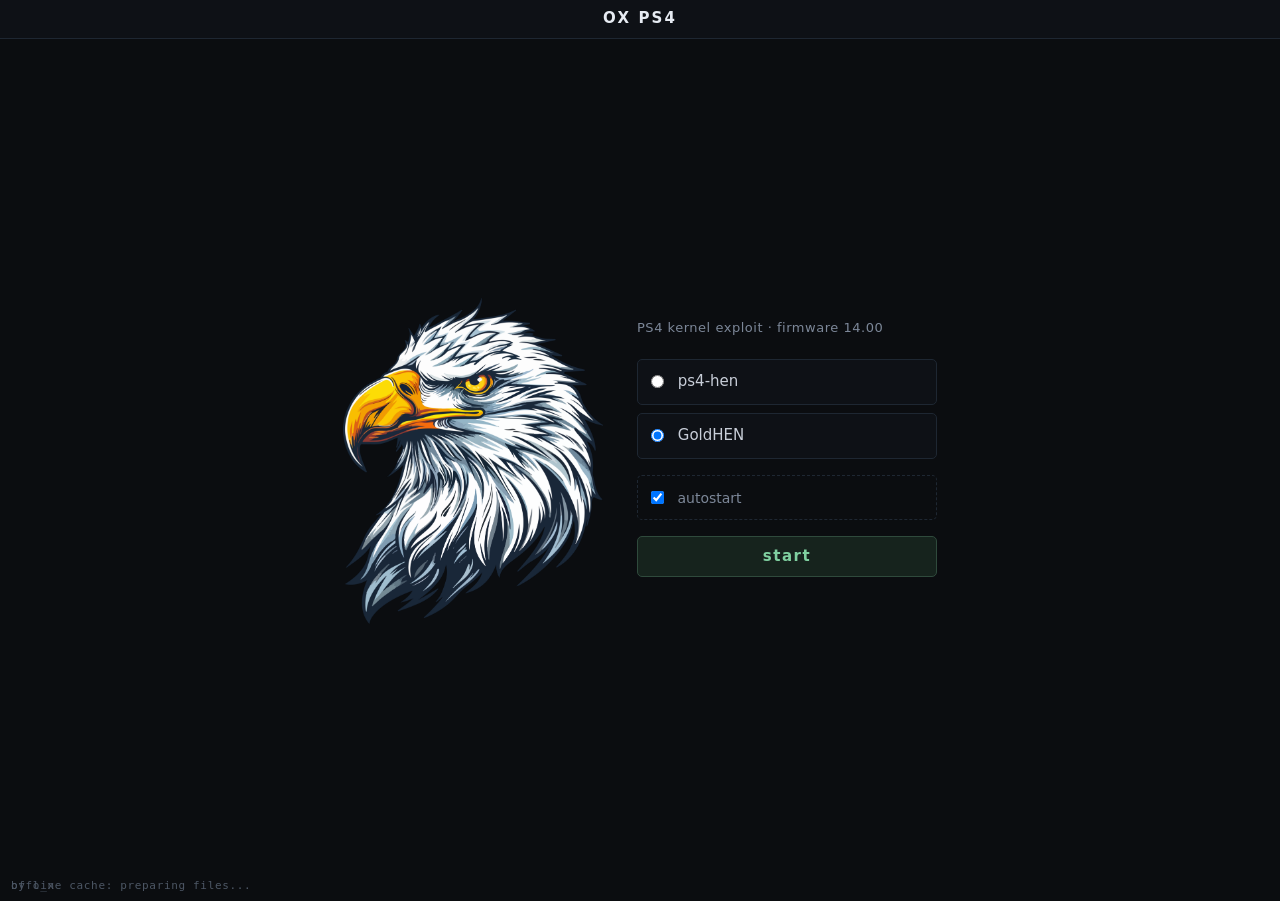
==== index.html @ f55300bf "Last Sync: 2026-11-03 02:21 (Mobile)" ====
<!doctype html>
<html class="landing" lang="en">
  <head>
    <meta charset="utf-8" />
    <meta name="viewport" content="width=device-width,initial-scale=1" />
    <title>OX PS4</title>
    <link rel="stylesheet" href="style.css" />
  </head>
  <body>
    <!-- Every run starts from here. The referrer guard in jb.js arms the chain
         only when it was reached from this page, so that a browser restoring
         its last session cannot re-run it unattended. -->
    <div id="brand"><b>OX PS4</b></div>

    <div class="shell">
      <img class="meme" src="meme.png" alt="" />

      <main class="panel">
        <p class="lede">PS4 kernel exploit &middot; firmware 14.00</p>

        <form class="pick" id="pick">
          <label class="opt">
            <input type="radio" name="payload" value="hen" />
            <span>ps4-hen</span>
          </label>
          <label class="opt">
            <input type="radio" name="payload" value="goldhen" checked />
            <span>GoldHEN</span>
          </label>

          <label class="opt opt-auto">
            <input type="checkbox" id="auto" checked />
            <span>autostart</span>
          </label>

          <button class="btn" type="submit">start</button>
          <p class="count" id="count"></p>
        </form>
      </main>
    </div>

    <p class="byline">by o_x</p>
    <p class="byline" id="offline-status" aria-live="polite">offline cache: checking...</p>
    <script src="offline.js"></script>
    <script src="launch.js"></script>
  </body>
</html>
---- style.css ----
/* afterglow -- shared styling for the landing page and the run page.

   The page kind sits on <html> (.landing / .run), never on <body>: jb.js owns
   the body classes .log, .done and .fail and replaces them wholesale, so a
   page-kind class on <body> would not survive the first state change. */

:root {
  --bg: #0b0d10;
  --panel: #0e1116;
  --sunk: #11151b;
  --line: #1e2732;

  --fg: #c8ced8;
  --bright: #e6ebf2;
  --dim: #7c8798;
  --faint: #4d5765;

  --ok: #7fd0a0;
  --bad: #d08a7f;
  --warn: #d8c07f;

  --sans: "Segoe UI", system-ui, sans-serif;
  --mono: Consolas, "DejaVu Sans Mono", monospace;
}

* {
  box-sizing: border-box;
}

html,
body {
  margin: 0;
  padding: 0;
  min-height: 100%;
  background: var(--bg);
  color: var(--fg);
  font: 15px/1.45 var(--sans);
}

/* --- the bar at the top of both pages ----------------------------------- */

#brand {
  padding: 8px 10px;
  border-bottom: 1px solid var(--line);
  background: var(--panel);
  text-align: center;
}

#brand b {
  color: var(--bright);
  font-size: 15px;
  font-weight: 700;
  letter-spacing: 0.14em;
  vertical-align: middle;
}

.byline {
  position: fixed;
  bottom: 9px;
  left: 11px;
  z-index: 9;
  margin: 0;
  color: var(--faint);
  font: 11px/1 var(--mono);
  letter-spacing: 0.06em;
}

/* --- landing page ------------------------------------------------------- */

.shell {
  display: flex;
  align-items: center;
  justify-content: center;
  flex-wrap: wrap;
  gap: 34px;
  min-height: calc(100vh - 38px);
  padding: 28px 20px 46px;
}

.meme {
  width: 260px;
  max-width: 44vw;
  height: auto;
}

.panel {
  width: 300px;
}

.lede {
  margin: 0 0 1.6em;
  color: var(--dim);
  font-size: 13px;
  letter-spacing: 0.04em;
}

.pick {
  margin: 0;
}

.opt {
  display: block;
  margin-bottom: 8px;
  padding: 11px 13px;
  border: 1px solid var(--line);
  border-radius: 5px;
  background: var(--panel);
  cursor: pointer;
}

.opt:hover {
  border-color: #2b3a4c;
}

.opt input {
  margin: 0 9px 0 0;
  vertical-align: middle;
}

.opt span {
  vertical-align: middle;
}

/* The autostart switch is a different kind of choice from the payload
   radios, so it sits apart from them rather than looking like a third one. */
.opt-auto {
  margin-top: 16px;
  border-style: dashed;
  background: none;
  color: var(--dim);
  font-size: 14px;
}

.btn {
  display: block;
  width: 100%;
  margin-top: 16px;
  padding: 0.8em 1.4em;
  border: 1px solid #2f4a3c;
  border-radius: 5px;
  background: #16231d;
  color: var(--ok);
  font: 700 15px/1 var(--sans);
  letter-spacing: 0.1em;
  cursor: pointer;
}

.btn:hover,
.btn:focus {
  border-color: var(--ok);
  outline: none;
}

.count {
  margin: 12px 0 0;
  min-height: 1.2em;
  color: var(--ok);
  font: 12px/1.2 var(--mono);
  letter-spacing: 0.05em;
}

/* --- run page ----------------------------------------------------------- */

/* Running: a spinner under the bar. jb.js switches the body to .done, .fail
   or .log. */
#spin {
  position: fixed;
  top: calc(50% + 20px);
  left: 50%;
  width: 46px;
  height: 46px;
  margin: -23px 0 0 -23px;
  border: 4px solid var(--line);
  border-top-color: var(--ok);
  border-radius: 50%;
  animation: spin 0.9s linear infinite;
}

@keyframes spin {
  to {
    transform: rotate(360deg);
  }
}

#msg {
  position: fixed;
  top: 50%;
  left: 0;
  right: 0;
  transform: translateY(-50%);
  display: none;
  text-align: center;
  font-size: 16px;
  letter-spacing: 0.5px;
}

#wrap {
  padding: 0;
}

#state,
#out {
  display: none;
}

body.done #spin,
body.fail #spin {
  display: none;
}

body.fail #msg {
  display: block;
}

body.done #msg {
  display: block;
  color: var(--ok);
  font-weight: 700;
  letter-spacing: 2px;
}

/* ?log=1 -- the full step log. The column is laid out with flex rather than
   by subtracting the header height from 100vh: the log then keeps filling
   the page whatever the strip above it ends up being. */
body.log {
  display: flex;
  flex-direction: column;
  height: 100vh;
}

body.log #spin,
body.log #msg {
  display: none;
}

body.log #wrap {
  display: flex;
  flex-direction: column;
  flex: 1;
  min-height: 0;
  padding: 14px 18px 30px;
}

body.log #state {
  display: block;
  margin: 0 0 8px;
  font-size: 22px;
  font-weight: 700;
}

body.log #out {
  display: block;
  flex: 1;
  min-height: 0;
  overflow-y: auto;
  padding: 10px 12px;
  border: 1px solid var(--line);
  border-radius: 5px;
  background: var(--sunk);
  font: 12px/1.45 var(--mono);
  white-space: pre-wrap;
}

/* The live heap readout sits in the flow under the bar. Nothing on this page
   scrolls the document itself -- the log has its own scroll box -- so it
   stays in view without being positioned over the wordmark. */
#ramBox {
  overflow: hidden;
  padding: 5px 10px;
  border-bottom: 1px solid var(--line);
  background: var(--sunk);
  color: var(--ok);
  font: 11px/1.4 var(--mono);
  text-overflow: ellipsis;
  white-space: nowrap;
}

/* The retry notice, raised by jb.js when the chain throws or stalls. */
.notice {
  margin: 1em 0;
  padding: 0.7em 1em;
  border: 2px solid #e66;
  background: #2a1414;
  color: #f99;
  font: 700 20px/1.4 var(--sans);
}

.ok {
  color: var(--ok);
}

.bad {
  color: var(--bad);
}

.warn {
  color: var(--warn);
}

code {
  color: #9fb3d0;
}
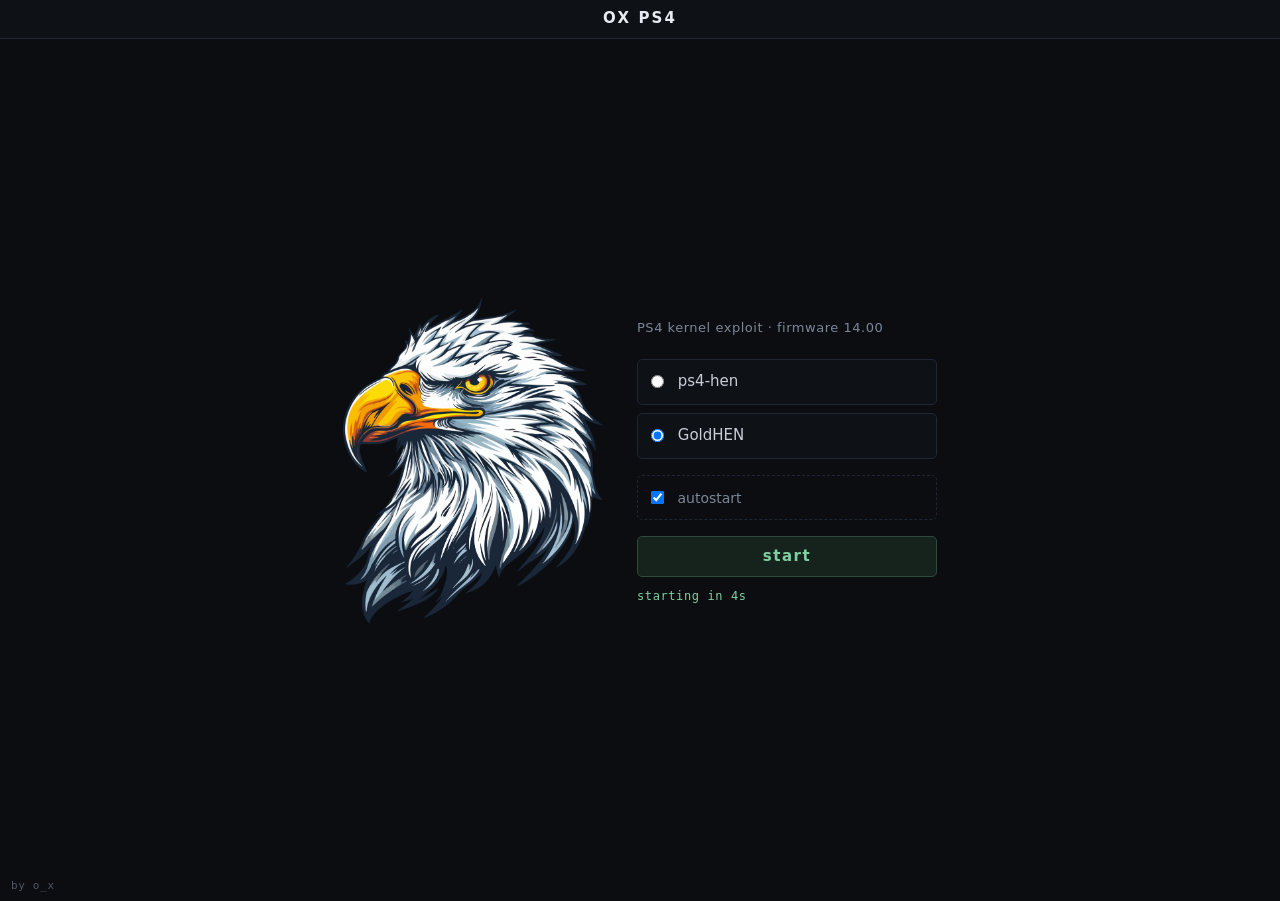
==== commit 539a89a2: "Last Sync: 2026-11-03 03:41 (Mobile)" ====
--- a/index.html
+++ b/index.html
@@ -1,9 +1,29 @@
 <!doctype html>
-<html class="landing" lang="en">
+<html class="landing" lang="en" manifest="cache.appcache">
   <head>
     <meta charset="utf-8" />
     <meta name="viewport" content="width=device-width,initial-scale=1" />
     <title>OX PS4</title>
+    <script>
+      (function () {
+        var appCache = window.applicationCache;
+        if (!appCache) return;
+        try {
+          // Only send a first-time visitor to the installer page.
+          // CHECKING/DOWNLOADING can occur during the return navigation too;
+          // redirecting on those states creates a cache.html <-> index.html loop.
+          if (appCache.status === appCache.UNCACHED) {
+            location.replace("./cache.html");
+            return;
+          }
+          if (appCache.status === appCache.UPDATEREADY) {
+            appCache.swapCache();
+            location.reload();
+          }
+        } catch (e) {}
+      })();
+    </script>
+
     <link rel="stylesheet" href="style.css" />
   </head>
   <body>
@@ -40,8 +60,6 @@
     </div>
 
     <p class="byline">by o_x</p>
-    <p class="byline" id="offline-status" aria-live="polite">offline cache: checking...</p>
-    <script src="offline.js"></script>
     <script src="launch.js"></script>
   </body>
 </html>
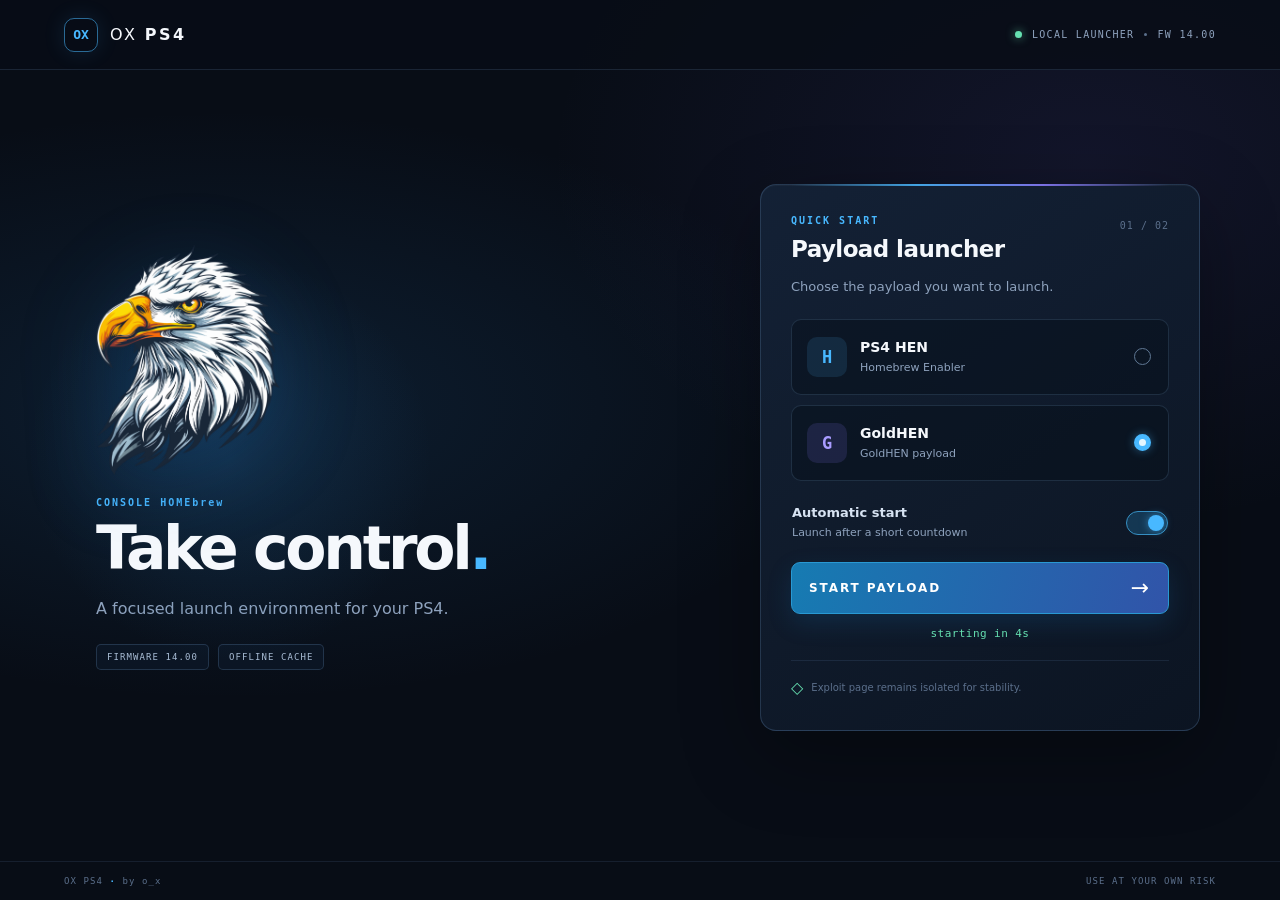
==== commit c54a6621: "Last Sync: 2026-11-03 03:53 (Mobile)" ====
--- a/index.html
+++ b/index.html
@@ -3,7 +3,8 @@
   <head>
     <meta charset="utf-8" />
     <meta name="viewport" content="width=device-width,initial-scale=1" />
-    <title>OX PS4</title>
+    <meta name="theme-color" content="#080d16" />
+    <title>OX PS4 · Launcher</title>
     <script>
       (function () {
         var appCache = window.applicationCache;
@@ -23,43 +24,67 @@
         } catch (e) {}
       })();
     </script>
-
     <link rel="stylesheet" href="style.css" />
   </head>
-  <body>
-    <!-- Every run starts from here. The referrer guard in jb.js arms the chain
-         only when it was reached from this page, so that a browser restoring
-         its last session cannot re-run it unattended. -->
-    <div id="brand"><b>OX PS4</b></div>
+  <body class="landing-body">
+    <!-- Keep this page as the launcher entry point. The exploit page remains
+         isolated and is intentionally not styled or scripted from here. -->
+    <header id="brand" class="topbar">
+      <div class="brand-mark"><span class="brand-symbol">OX</span><span class="brand-name">OX <b>PS4</b></span></div>
+      <div class="top-meta"><span class="live-dot"></span> LOCAL LAUNCHER <i></i> FW 14.00</div>
+    </header>
 
-    <div class="shell">
-      <img class="meme" src="meme.png" alt="" />
+    <main class="launcher-shell">
+      <section class="hero" aria-label="OX PS4">
+        <div class="hero-glow"></div>
+        <img class="meme" src="meme.png" alt="OX PS4 eagle emblem" />
+        <p class="hero-kicker">CONSOLE HOMEbrew</p>
+        <h1>Take control<span>.</span></h1>
+        <p class="hero-copy">A focused launch environment for your PS4.</p>
+        <div class="hero-tags"><span>FIRMWARE 14.00</span><span>OFFLINE CACHE</span></div>
+      </section>
 
-      <main class="panel">
-        <p class="lede">PS4 kernel exploit &middot; firmware 14.00</p>
+      <section class="panel" aria-labelledby="launch-title">
+        <div class="panel-head">
+          <div>
+            <p class="eyebrow">QUICK START</p>
+            <h2 id="launch-title">Payload launcher</h2>
+          </div>
+          <span class="panel-index">01 / 02</span>
+        </div>
+        <p class="lede">Choose the payload you want to launch.</p>
 
         <form class="pick" id="pick">
-          <label class="opt">
-            <input type="radio" name="payload" value="hen" />
-            <span>ps4-hen</span>
-          </label>
-          <label class="opt">
-            <input type="radio" name="payload" value="goldhen" checked />
-            <span>GoldHEN</span>
+          <fieldset class="payload-list">
+            <legend class="sr-only">Select payload</legend>
+            <label class="opt opt-hen">
+              <input type="radio" name="payload" value="hen" />
+              <span class="payload-icon">H</span>
+              <span class="payload-copy"><strong>PS4 HEN</strong><small>Homebrew Enabler</small></span>
+              <span class="choice-indicator"></span>
+            </label>
+            <label class="opt opt-gold">
+              <input type="radio" name="payload" value="goldhen" checked />
+              <span class="payload-icon">G</span>
+              <span class="payload-copy"><strong>GoldHEN</strong><small>GoldHEN payload</small></span>
+              <span class="choice-indicator"></span>
+            </label>
+          </fieldset>
+
+          <label class="opt-auto" for="auto">
+            <span class="auto-copy"><strong>Automatic start</strong><small>Launch after a short countdown</small></span>
+            <input type="checkbox" id="auto" checked />
+            <span class="switch" aria-hidden="true"></span>
           </label>
 
-          <label class="opt opt-auto">
-            <input type="checkbox" id="auto" checked />
-            <span>autostart</span>
-          </label>
+          <button class="btn" type="submit"><span>START PAYLOAD</span><span class="btn-arrow">→</span></button>
+          <p class="count" id="count" aria-live="polite"></p>
+        </form>
+        <div class="panel-foot"><span class="shield">◇</span><span>Exploit page remains isolated for stability.</span></div>
+      </section>
+    </main>
 
-          <button class="btn" type="submit">start</button>
-          <p class="count" id="count"></p>
-        </form>
-      </main>
-    </div>
-
-    <p class="byline">by o_x</p>
+    <footer class="page-footer"><span>OX PS4 <b>·</b> by o_x</span><span>USE AT YOUR OWN RISK</span></footer>
     <script src="launch.js"></script>
   </body>
 </html>
--- a/style.css
+++ b/style.css
@@ -1,302 +1,31 @@
-/* afterglow -- shared styling for the landing page and the run page.
-
-   The page kind sits on <html> (.landing / .run), never on <body>: jb.js owns
-   the body classes .log, .done and .fail and replaces them wholesale, so a
-   page-kind class on <body> would not survive the first state change. */
-
+/* OX PS4 launcher UI. jb.html owns its own deliberately isolated styles. */
 :root {
-  --bg: #0b0d10;
-  --panel: #0e1116;
-  --sunk: #11151b;
-  --line: #1e2732;
-
-  --fg: #c8ced8;
-  --bright: #e6ebf2;
-  --dim: #7c8798;
-  --faint: #4d5765;
-
-  --ok: #7fd0a0;
-  --bad: #d08a7f;
-  --warn: #d8c07f;
-
-  --sans: "Segoe UI", system-ui, sans-serif;
-  --mono: Consolas, "DejaVu Sans Mono", monospace;
+  --bg:#080d16; --panel:#101a29; --panel-2:#142238; --line:#263a55;
+  --fg:#dce7f5; --bright:#f5f8fc; --dim:#8ea2bd; --faint:#5b6f8b;
+  --accent:#48b8ff; --accent-2:#8b7cff; --ok:#66e0b1;
+  --sans:"Segoe UI",system-ui,sans-serif; --mono:Consolas,"DejaVu Sans Mono",monospace;
 }
-
-* {
-  box-sizing: border-box;
-}
-
-html,
-body {
-  margin: 0;
-  padding: 0;
-  min-height: 100%;
-  background: var(--bg);
-  color: var(--fg);
-  font: 15px/1.45 var(--sans);
-}
-
-/* --- the bar at the top of both pages ----------------------------------- */
-
-#brand {
-  padding: 8px 10px;
-  border-bottom: 1px solid var(--line);
-  background: var(--panel);
-  text-align: center;
-}
-
-#brand b {
-  color: var(--bright);
-  font-size: 15px;
-  font-weight: 700;
-  letter-spacing: 0.14em;
-  vertical-align: middle;
-}
-
-.byline {
-  position: fixed;
-  bottom: 9px;
-  left: 11px;
-  z-index: 9;
-  margin: 0;
-  color: var(--faint);
-  font: 11px/1 var(--mono);
-  letter-spacing: 0.06em;
-}
-
-/* --- landing page ------------------------------------------------------- */
-
-.shell {
-  display: flex;
-  align-items: center;
-  justify-content: center;
-  flex-wrap: wrap;
-  gap: 34px;
-  min-height: calc(100vh - 38px);
-  padding: 28px 20px 46px;
-}
-
-.meme {
-  width: 260px;
-  max-width: 44vw;
-  height: auto;
-}
-
-.panel {
-  width: 300px;
-}
-
-.lede {
-  margin: 0 0 1.6em;
-  color: var(--dim);
-  font-size: 13px;
-  letter-spacing: 0.04em;
-}
-
-.pick {
-  margin: 0;
-}
-
-.opt {
-  display: block;
-  margin-bottom: 8px;
-  padding: 11px 13px;
-  border: 1px solid var(--line);
-  border-radius: 5px;
-  background: var(--panel);
-  cursor: pointer;
-}
-
-.opt:hover {
-  border-color: #2b3a4c;
-}
-
-.opt input {
-  margin: 0 9px 0 0;
-  vertical-align: middle;
-}
-
-.opt span {
-  vertical-align: middle;
-}
-
-/* The autostart switch is a different kind of choice from the payload
-   radios, so it sits apart from them rather than looking like a third one. */
-.opt-auto {
-  margin-top: 16px;
-  border-style: dashed;
-  background: none;
-  color: var(--dim);
-  font-size: 14px;
-}
-
-.btn {
-  display: block;
-  width: 100%;
-  margin-top: 16px;
-  padding: 0.8em 1.4em;
-  border: 1px solid #2f4a3c;
-  border-radius: 5px;
-  background: #16231d;
-  color: var(--ok);
-  font: 700 15px/1 var(--sans);
-  letter-spacing: 0.1em;
-  cursor: pointer;
-}
-
-.btn:hover,
-.btn:focus {
-  border-color: var(--ok);
-  outline: none;
-}
-
-.count {
-  margin: 12px 0 0;
-  min-height: 1.2em;
-  color: var(--ok);
-  font: 12px/1.2 var(--mono);
-  letter-spacing: 0.05em;
-}
-
-/* --- run page ----------------------------------------------------------- */
-
-/* Running: a spinner under the bar. jb.js switches the body to .done, .fail
-   or .log. */
-#spin {
-  position: fixed;
-  top: calc(50% + 20px);
-  left: 50%;
-  width: 46px;
-  height: 46px;
-  margin: -23px 0 0 -23px;
-  border: 4px solid var(--line);
-  border-top-color: var(--ok);
-  border-radius: 50%;
-  animation: spin 0.9s linear infinite;
-}
-
-@keyframes spin {
-  to {
-    transform: rotate(360deg);
-  }
-}
-
-#msg {
-  position: fixed;
-  top: 50%;
-  left: 0;
-  right: 0;
-  transform: translateY(-50%);
-  display: none;
-  text-align: center;
-  font-size: 16px;
-  letter-spacing: 0.5px;
-}
-
-#wrap {
-  padding: 0;
-}
-
-#state,
-#out {
-  display: none;
-}
-
-body.done #spin,
-body.fail #spin {
-  display: none;
-}
-
-body.fail #msg {
-  display: block;
-}
-
-body.done #msg {
-  display: block;
-  color: var(--ok);
-  font-weight: 700;
-  letter-spacing: 2px;
-}
-
-/* ?log=1 -- the full step log. The column is laid out with flex rather than
-   by subtracting the header height from 100vh: the log then keeps filling
-   the page whatever the strip above it ends up being. */
-body.log {
-  display: flex;
-  flex-direction: column;
-  height: 100vh;
-}
-
-body.log #spin,
-body.log #msg {
-  display: none;
-}
-
-body.log #wrap {
-  display: flex;
-  flex-direction: column;
-  flex: 1;
-  min-height: 0;
-  padding: 14px 18px 30px;
-}
-
-body.log #state {
-  display: block;
-  margin: 0 0 8px;
-  font-size: 22px;
-  font-weight: 700;
-}
-
-body.log #out {
-  display: block;
-  flex: 1;
-  min-height: 0;
-  overflow-y: auto;
-  padding: 10px 12px;
-  border: 1px solid var(--line);
-  border-radius: 5px;
-  background: var(--sunk);
-  font: 12px/1.45 var(--mono);
-  white-space: pre-wrap;
-}
-
-/* The live heap readout sits in the flow under the bar. Nothing on this page
-   scrolls the document itself -- the log has its own scroll box -- so it
-   stays in view without being positioned over the wordmark. */
-#ramBox {
-  overflow: hidden;
-  padding: 5px 10px;
-  border-bottom: 1px solid var(--line);
-  background: var(--sunk);
-  color: var(--ok);
-  font: 11px/1.4 var(--mono);
-  text-overflow: ellipsis;
-  white-space: nowrap;
-}
-
-/* The retry notice, raised by jb.js when the chain throws or stalls. */
-.notice {
-  margin: 1em 0;
-  padding: 0.7em 1em;
-  border: 2px solid #e66;
-  background: #2a1414;
-  color: #f99;
-  font: 700 20px/1.4 var(--sans);
-}
-
-.ok {
-  color: var(--ok);
-}
-
-.bad {
-  color: var(--bad);
-}
-
-.warn {
-  color: var(--warn);
-}
-
-code {
-  color: #9fb3d0;
-}
+*{box-sizing:border-box}
+html,body{margin:0;padding:0;min-height:100%;background:var(--bg);color:var(--fg);font:15px/1.45 var(--sans)}
+body.landing-body{min-height:100vh;display:flex;flex-direction:column;overflow-x:hidden;background:radial-gradient(ellipse at 18% 45%,rgba(34,104,164,.19),transparent 42%),radial-gradient(ellipse at 85% 18%,rgba(90,75,180,.13),transparent 35%),var(--bg)}
+.topbar{height:70px;flex:0 0 70px;padding:0 5vw;display:flex;align-items:center;justify-content:space-between;border-bottom:1px solid rgba(117,158,204,.17);background:rgba(8,13,22,.82)}
+.brand-mark{display:flex;align-items:center;gap:12px}.brand-symbol{width:34px;height:34px;display:grid;place-items:center;border:1px solid rgba(72,184,255,.55);border-radius:10px;color:var(--accent);font:800 13px var(--mono);box-shadow:0 0 22px rgba(72,184,255,.12)}
+.brand-name{color:var(--bright);font-size:16px;font-weight:500;letter-spacing:.15em}.brand-name b{font-weight:800}
+.top-meta{display:flex;align-items:center;gap:10px;color:var(--dim);font:10px var(--mono);letter-spacing:.13em}.top-meta i{width:3px;height:3px;border-radius:50%;background:var(--faint)}.live-dot{width:7px;height:7px;border-radius:50%;background:var(--ok);box-shadow:0 0 10px rgba(102,224,177,.7)}
+.launcher-shell{width:92%;max-width:1120px;flex:1;margin:0 auto;display:grid;grid-template-columns:minmax(0,1fr) minmax(340px,440px);align-items:center;gap:7vw;padding:54px 0 70px}
+.hero{position:relative;min-height:440px;display:flex;flex-direction:column;align-items:flex-start;justify-content:center;padding:12px 0 12px 16px}.hero-glow{position:absolute;width:420px;height:420px;left:-60px;top:50%;transform:translateY(-50%);border-radius:50%;background:radial-gradient(circle,rgba(41,129,200,.17),rgba(41,129,200,0) 68%);pointer-events:none}
+.meme{position:relative;z-index:1;width:65%;max-width:310px;height:auto;max-height:230px;object-fit:contain;object-position:left center;filter:drop-shadow(0 18px 42px rgba(34,135,220,.18));margin:0 0 22px}
+.hero-kicker,.eyebrow{margin:0 0 10px;color:var(--accent);font:700 10px var(--mono);letter-spacing:.2em}.hero h1{position:relative;margin:0;color:var(--bright);font-size:60px;line-height:1.02;font-weight:750;letter-spacing:-.055em}.hero h1 span{color:var(--accent)}.hero-copy{margin:17px 0 24px;color:var(--dim);font-size:16px}.hero-tags{display:flex;flex-wrap:wrap;gap:9px}.hero-tags span{padding:7px 10px;border:1px solid rgba(103,145,190,.25);border-radius:5px;color:#a9bdd5;background:rgba(16,31,49,.48);font:9px var(--mono);letter-spacing:.12em}
+.panel{position:relative;padding:30px;border:1px solid rgba(113,157,207,.24);border-radius:16px;background:linear-gradient(145deg,rgba(20,34,54,.97),rgba(12,21,35,.97));box-shadow:0 24px 80px rgba(0,0,0,.32),inset 0 1px rgba(255,255,255,.035)}.panel:before{content:"";position:absolute;left:30px;right:30px;top:-1px;height:2px;background:linear-gradient(90deg,transparent,var(--accent),var(--accent-2),transparent);opacity:.85}
+.panel-head{display:flex;align-items:flex-start;justify-content:space-between;gap:12px}.panel-head .eyebrow{margin-bottom:7px}.panel h2{margin:0;color:var(--bright);font-size:23px;letter-spacing:-.025em}.panel-index{padding-top:5px;color:var(--faint);font:10px var(--mono);letter-spacing:.1em}.lede{margin:11px 0 22px;color:var(--dim);font-size:13px}
+.pick{margin:0}.payload-list{display:grid;gap:10px;margin:0;padding:0;border:0}.sr-only{position:absolute;width:1px;height:1px;padding:0;margin:-1px;overflow:hidden;clip:rect(0,0,0,0);white-space:nowrap;border:0}
+.opt{position:relative;display:flex;align-items:center;gap:13px;min-height:76px;margin:0;padding:12px 15px;border:1px solid rgba(112,150,191,.2);border-radius:10px;background:rgba(7,15,26,.48);cursor:pointer;transition:border-color .16s,background .16s,transform .16s}.opt:hover{border-color:rgba(72,184,255,.55);background:rgba(30,61,91,.36)}.opt input{order:3;width:17px;height:17px;flex:0 0 17px;margin:0 2px 0 auto;appearance:none;-webkit-appearance:none;border:1px solid #607894;border-radius:50%;background:#0b1523;cursor:pointer}.opt input:checked{border:5px solid var(--accent);background:#e4f6ff;box-shadow:0 0 10px rgba(72,184,255,.42)}.opt input:focus{outline:2px solid rgba(72,184,255,.55);outline-offset:3px}.payload-icon{width:40px;height:40px;display:grid;place-items:center;flex:0 0 40px;border-radius:10px;background:rgba(72,184,255,.12);color:var(--accent);font:800 17px var(--mono)}.opt-gold .payload-icon{background:rgba(139,124,255,.14);color:#a99cff}.payload-copy{display:flex;flex-direction:column;gap:3px}.payload-copy strong{color:var(--bright);font-size:14px}.payload-copy small,.auto-copy small{color:var(--dim);font-size:11px}
+.opt-auto{display:flex;align-items:center;justify-content:space-between;gap:15px;margin:19px 0 17px;padding:4px 1px;cursor:pointer}.auto-copy{display:flex;flex-direction:column;gap:3px}.auto-copy strong{color:#d7e3f2;font-size:13px;font-weight:600}.opt-auto input{position:absolute;opacity:0}.switch{position:relative;width:42px;height:24px;flex:0 0 42px;border:1px solid #425773;border-radius:20px;background:#1a2a40;transition:.18s}.switch:after{content:"";position:absolute;top:3px;left:3px;width:16px;height:16px;border-radius:50%;background:#8295ac;transition:.18s}.opt-auto input:checked+.switch{border-color:#368fc2;background:rgba(39,137,192,.28)}.opt-auto input:checked+.switch:after{left:21px;background:var(--accent);box-shadow:0 0 9px rgba(72,184,255,.55)}.opt-auto input:focus+.switch{outline:2px solid var(--accent);outline-offset:3px}
+.btn{display:flex;align-items:center;justify-content:space-between;width:100%;min-height:52px;padding:0 17px;border:1px solid #2999d3;border-radius:9px;background:linear-gradient(105deg,#167bb2,#3154a9);color:#fff;font:800 12px var(--sans);letter-spacing:.16em;cursor:pointer;box-shadow:0 9px 24px rgba(24,112,175,.2);transition:filter .15s,transform .15s}.btn:hover,.btn:focus{filter:brightness(1.13);outline:2px solid rgba(72,184,255,.3);outline-offset:2px}.btn:active{transform:translateY(1px)}.btn-arrow{font-size:22px;font-weight:400;line-height:1}.count{min-height:17px;margin:12px 0 0;color:var(--ok);font:11px/1.4 var(--mono);letter-spacing:.04em;text-align:center}.panel-foot{display:flex;align-items:center;gap:8px;margin-top:17px;padding-top:15px;border-top:1px solid rgba(113,157,207,.13);color:var(--faint);font-size:10px}.shield{color:var(--ok);font-size:16px}.page-footer{display:flex;justify-content:space-between;gap:20px;padding:14px 5vw;border-top:1px solid rgba(117,158,204,.13);color:var(--faint);font:9px var(--mono);letter-spacing:.12em}.page-footer b{color:var(--accent)}
+/* --- run page shared fallback styling (jb.html keeps its own isolated CSS) --- */
+#spin{position:fixed;top:calc(50% + 20px);left:50%;width:46px;height:46px;margin:-23px 0 0 -23px;border:4px solid var(--line);border-top-color:var(--ok);border-radius:50%;animation:spin .9s linear infinite}@keyframes spin{to{transform:rotate(360deg)}}
+#msg{position:fixed;top:50%;left:0;right:0;transform:translateY(-50%);display:none;text-align:center;font-size:16px;letter-spacing:.5px}#wrap{padding:0}#state,#out{display:none}body.done #spin,body.fail #spin{display:none}body.fail #msg,body.done #msg{display:block}body.done #msg{color:var(--ok);font-weight:700;letter-spacing:2px}
+body.log{display:flex;flex-direction:column;height:100vh}body.log #spin,body.log #msg{display:none}body.log #wrap{display:flex;flex-direction:column;flex:1;min-height:0;padding:14px 18px 30px}body.log #state{display:block;margin:0 0 8px;font-size:22px;font-weight:700}body.log #out{display:block;flex:1;min-height:0;overflow-y:auto;padding:10px 12px;border:1px solid var(--line);border-radius:8px;background:var(--panel);font:12px/1.45 var(--mono);white-space:pre-wrap}
+#ramBox{overflow:hidden;padding:5px 10px;border-bottom:1px solid var(--line);background:var(--panel);color:var(--ok);font:11px/1.4 var(--mono);text-overflow:ellipsis;white-space:nowrap}.notice{margin:1em 0;padding:.7em 1em;border:2px solid #e66;background:#2a1414;color:#f99;font:700 20px/1.4 var(--sans)}.ok{color:var(--ok)}.bad{color:#e58b91}.warn{color:#e7c77d}code{color:#9fb3d0}
+@media(max-width:760px){.topbar{height:60px;flex-basis:60px}.top-meta{font-size:8px;gap:7px}.launcher-shell{grid-template-columns:1fr;gap:22px;width:90%;max-width:520px;padding:30px 0 45px}.hero{min-height:0;padding:0 4px 4px}.meme{width:150px;max-height:110px;margin-bottom:13px}.hero h1{font-size:43px}.hero-copy{margin:10px 0 15px;font-size:13px}.panel{padding:23px}.page-footer{font-size:8px}}
+@media(max-height:700px) and (min-width:761px){.launcher-shell{padding-top:22px;padding-bottom:30px}.hero{min-height:360px}.meme{width:235px;max-height:175px}.panel{padding:24px}}
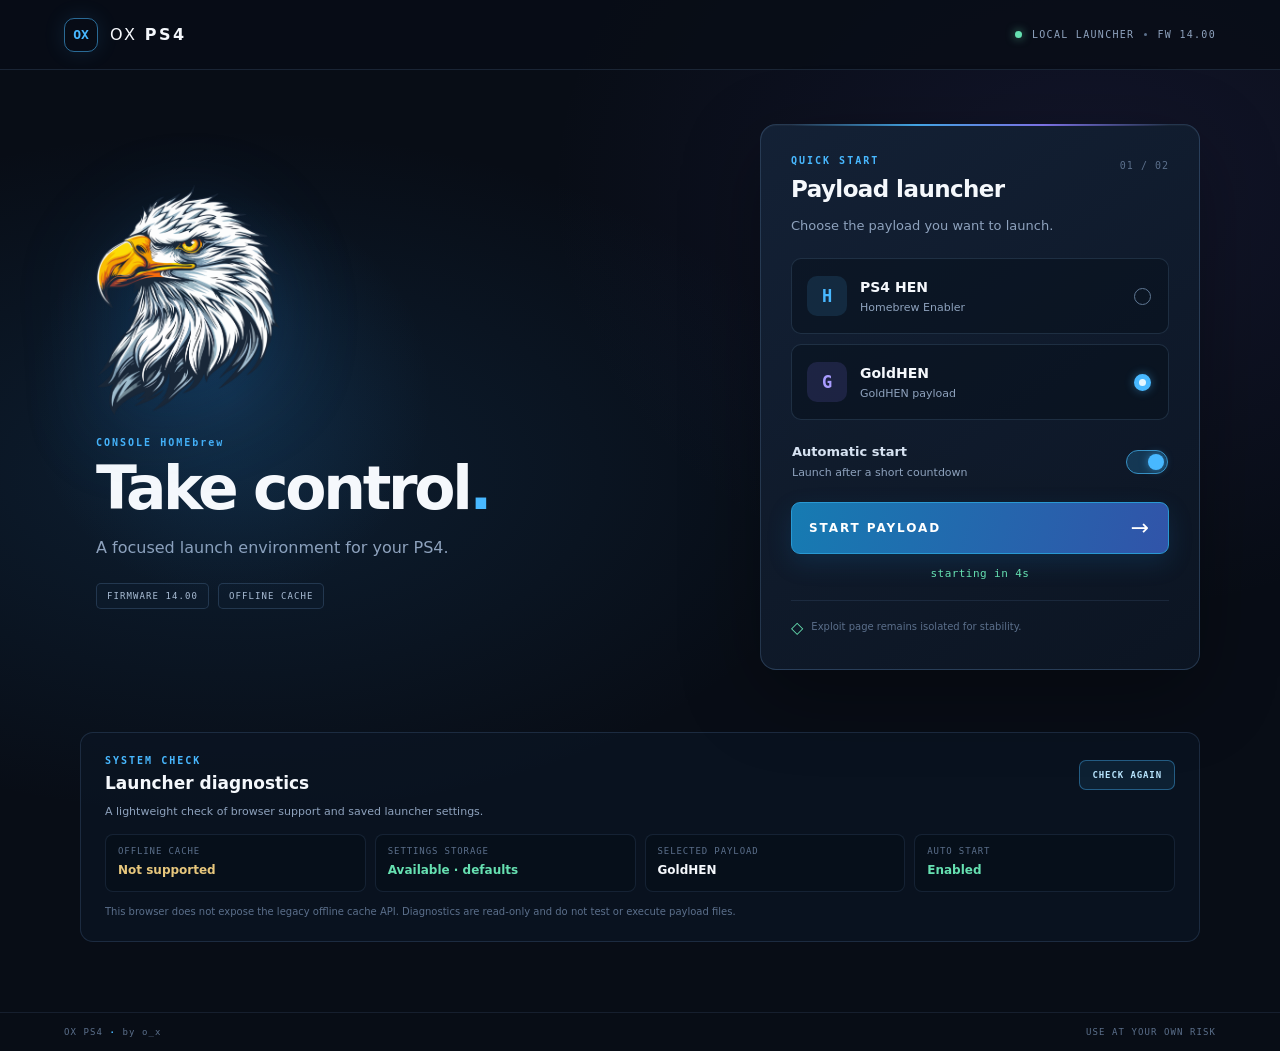
==== commit d32b5d8e: "Last Sync: 2026-11-03 03:59 (Mobile)" ====
--- a/index.html
+++ b/index.html
@@ -82,9 +82,24 @@
         </form>
         <div class="panel-foot"><span class="shield">◇</span><span>Exploit page remains isolated for stability.</span></div>
       </section>
+      <section class="diagnostics" aria-labelledby="diag-title">
+        <div class="diag-heading">
+          <div><p class="eyebrow">SYSTEM CHECK</p><h2 id="diag-title">Launcher diagnostics</h2></div>
+          <button class="diag-refresh" id="diag-refresh" type="button">CHECK AGAIN</button>
+        </div>
+        <p class="diag-intro">A lightweight check of browser support and saved launcher settings.</p>
+        <div class="diag-grid">
+          <div class="diag-item"><span class="diag-label">OFFLINE CACHE</span><strong id="diag-cache">Checking…</strong></div>
+          <div class="diag-item"><span class="diag-label">SETTINGS STORAGE</span><strong id="diag-storage">Checking…</strong></div>
+          <div class="diag-item"><span class="diag-label">SELECTED PAYLOAD</span><strong id="diag-payload">Checking…</strong></div>
+          <div class="diag-item"><span class="diag-label">AUTO START</span><strong id="diag-auto">Checking…</strong></div>
+        </div>
+        <p class="diag-note" id="diag-note" aria-live="polite">Diagnostics do not run or modify the exploit.</p>
+      </section>
     </main>
 
     <footer class="page-footer"><span>OX PS4 <b>·</b> by o_x</span><span>USE AT YOUR OWN RISK</span></footer>
+    <script src="diagnostics.js"></script>
     <script src="launch.js"></script>
   </body>
 </html>
--- a/style.css
+++ b/style.css
@@ -29,3 +29,7 @@
 #ramBox{overflow:hidden;padding:5px 10px;border-bottom:1px solid var(--line);background:var(--panel);color:var(--ok);font:11px/1.4 var(--mono);text-overflow:ellipsis;white-space:nowrap}.notice{margin:1em 0;padding:.7em 1em;border:2px solid #e66;background:#2a1414;color:#f99;font:700 20px/1.4 var(--sans)}.ok{color:var(--ok)}.bad{color:#e58b91}.warn{color:#e7c77d}code{color:#9fb3d0}
 @media(max-width:760px){.topbar{height:60px;flex-basis:60px}.top-meta{font-size:8px;gap:7px}.launcher-shell{grid-template-columns:1fr;gap:22px;width:90%;max-width:520px;padding:30px 0 45px}.hero{min-height:0;padding:0 4px 4px}.meme{width:150px;max-height:110px;margin-bottom:13px}.hero h1{font-size:43px}.hero-copy{margin:10px 0 15px;font-size:13px}.panel{padding:23px}.page-footer{font-size:8px}}
 @media(max-height:700px) and (min-width:761px){.launcher-shell{padding-top:22px;padding-bottom:30px}.hero{min-height:360px}.meme{width:235px;max-height:175px}.panel{padding:24px}}
+
+/* Launcher-only diagnostics panel. Kept off the exploit page. */
+.diagnostics{grid-column:1/-1;width:100%;margin:-28px 0 0;padding:22px 24px;border:1px solid rgba(113,157,207,.18);border-radius:13px;background:rgba(11,21,35,.78)}.diag-heading{display:flex;align-items:center;justify-content:space-between;gap:14px}.diag-heading .eyebrow{margin-bottom:5px}.diag-heading h2{margin:0;color:var(--bright);font-size:17px}.diag-refresh{padding:9px 12px;border:1px solid rgba(72,184,255,.4);border-radius:7px;background:rgba(32,94,137,.2);color:#b9e6ff;font:700 9px var(--mono);letter-spacing:.1em;cursor:pointer}.diag-refresh:focus{outline:2px solid var(--accent);outline-offset:3px}.diag-intro{margin:9px 0 14px;color:var(--dim);font-size:11px}.diag-grid{display:grid;grid-template-columns:repeat(4,minmax(0,1fr));gap:9px}.diag-item{min-width:0;padding:11px 12px;border:1px solid rgba(113,157,207,.14);border-radius:8px;background:rgba(4,12,22,.36)}.diag-label{display:block;margin-bottom:6px;color:var(--faint);font:9px var(--mono);letter-spacing:.1em}.diag-item strong{display:block;overflow-wrap:anywhere;color:var(--bright);font-size:12px;font-weight:650}.diag-value.ok{color:var(--ok)}.diag-value.warn{color:#e7c77d}.diag-value.pending{color:#9fcfff}.diag-note{margin:12px 0 0;color:var(--faint);font-size:10px;line-height:1.5}
+@media(max-width:760px){.diagnostics{margin:-22px 0 0;padding:18px}.diag-grid{grid-template-columns:repeat(2,minmax(0,1fr))}.diag-heading h2{font-size:15px}}
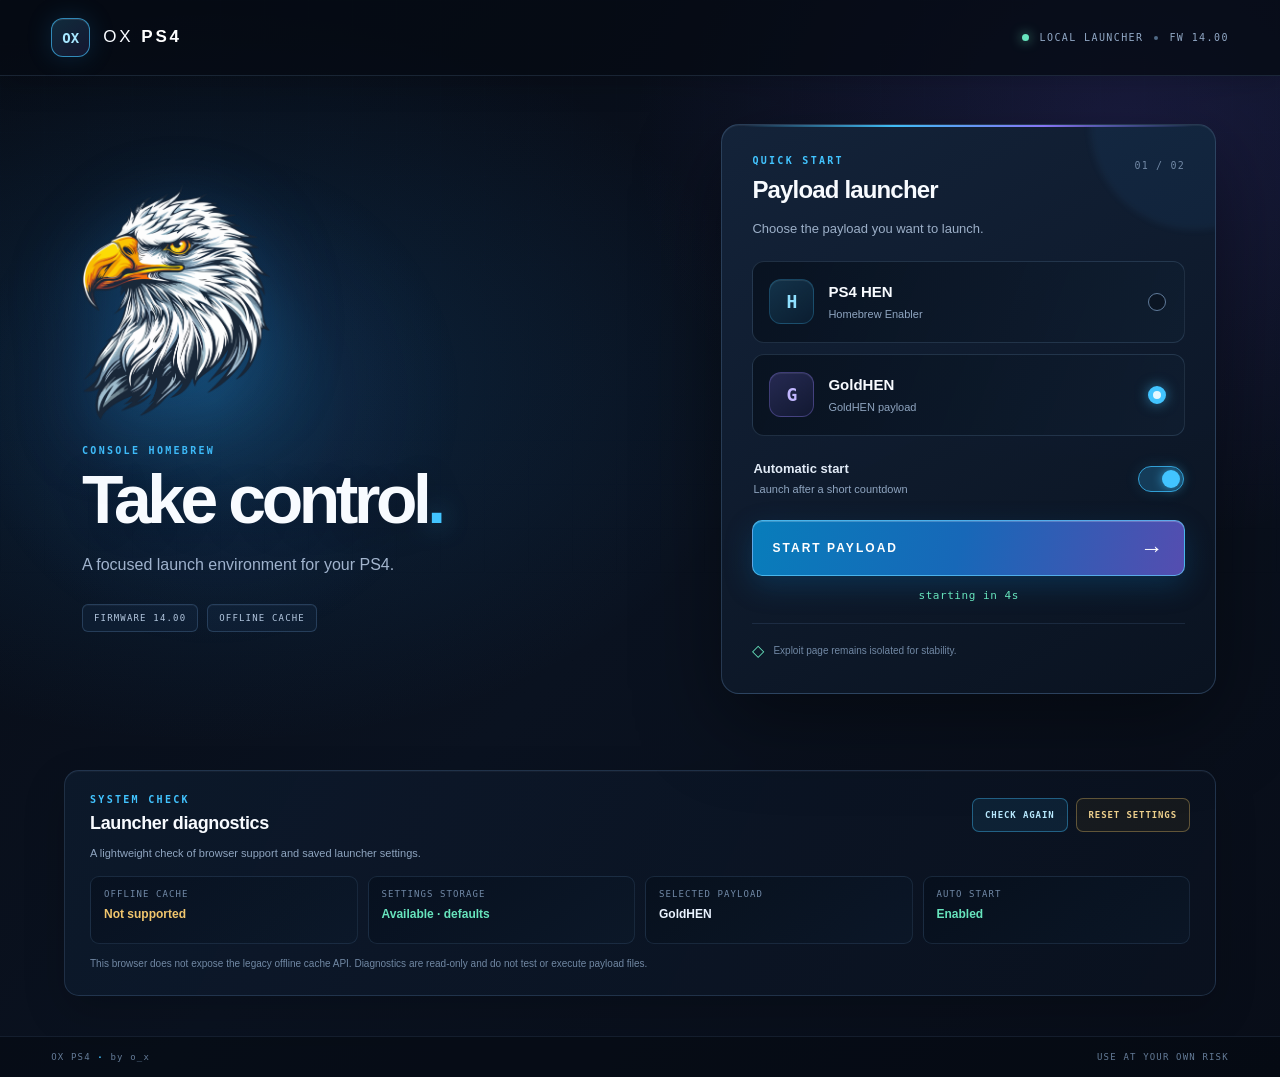
==== commit c4c391eb: "Last Sync: 2026-11-03 04:06 (Mobile)" ====
--- a/index.html
+++ b/index.html
@@ -85,7 +85,7 @@
       <section class="diagnostics" aria-labelledby="diag-title">
         <div class="diag-heading">
           <div><p class="eyebrow">SYSTEM CHECK</p><h2 id="diag-title">Launcher diagnostics</h2></div>
-          <button class="diag-refresh" id="diag-refresh" type="button">CHECK AGAIN</button>
+          <div class="diag-actions"><button class="diag-refresh" id="diag-refresh" type="button">CHECK AGAIN</button><button class="diag-reset" id="diag-reset" type="button">RESET SETTINGS</button></div>
         </div>
         <p class="diag-intro">A lightweight check of browser support and saved launcher settings.</p>
         <div class="diag-grid">
--- a/style.css
+++ b/style.css
@@ -1,35 +1,38 @@
-/* OX PS4 launcher UI. jb.html owns its own deliberately isolated styles. */
-:root {
-  --bg:#080d16; --panel:#101a29; --panel-2:#142238; --line:#263a55;
-  --fg:#dce7f5; --bright:#f5f8fc; --dim:#8ea2bd; --faint:#5b6f8b;
-  --accent:#48b8ff; --accent-2:#8b7cff; --ok:#66e0b1;
-  --sans:"Segoe UI",system-ui,sans-serif; --mono:Consolas,"DejaVu Sans Mono",monospace;
+/* OX PS4 / Modern console dashboard theme.
+   Launcher-only visual layer. Exploit logic and jb.html remain isolated. */
+:root{
+  --bg:#070b14;--bg2:#0b1322;--panel:#101b2d;--panel2:#14243a;--line:rgba(132,169,211,.19);
+  --fg:#dce8f8;--bright:#f8fbff;--dim:#8ea3bf;--faint:#617895;
+  --blue:#42c4ff;--blue2:#167fd0;--violet:#8c79ff;--mint:#67e4bd;--gold:#f1c66d;
+  --sans:"Segoe UI",Arial,sans-serif;--mono:Consolas,"DejaVu Sans Mono",monospace;
 }
 *{box-sizing:border-box}
 html,body{margin:0;padding:0;min-height:100%;background:var(--bg);color:var(--fg);font:15px/1.45 var(--sans)}
-body.landing-body{min-height:100vh;display:flex;flex-direction:column;overflow-x:hidden;background:radial-gradient(ellipse at 18% 45%,rgba(34,104,164,.19),transparent 42%),radial-gradient(ellipse at 85% 18%,rgba(90,75,180,.13),transparent 35%),var(--bg)}
-.topbar{height:70px;flex:0 0 70px;padding:0 5vw;display:flex;align-items:center;justify-content:space-between;border-bottom:1px solid rgba(117,158,204,.17);background:rgba(8,13,22,.82)}
-.brand-mark{display:flex;align-items:center;gap:12px}.brand-symbol{width:34px;height:34px;display:grid;place-items:center;border:1px solid rgba(72,184,255,.55);border-radius:10px;color:var(--accent);font:800 13px var(--mono);box-shadow:0 0 22px rgba(72,184,255,.12)}
-.brand-name{color:var(--bright);font-size:16px;font-weight:500;letter-spacing:.15em}.brand-name b{font-weight:800}
-.top-meta{display:flex;align-items:center;gap:10px;color:var(--dim);font:10px var(--mono);letter-spacing:.13em}.top-meta i{width:3px;height:3px;border-radius:50%;background:var(--faint)}.live-dot{width:7px;height:7px;border-radius:50%;background:var(--ok);box-shadow:0 0 10px rgba(102,224,177,.7)}
-.launcher-shell{width:92%;max-width:1120px;flex:1;margin:0 auto;display:grid;grid-template-columns:minmax(0,1fr) minmax(340px,440px);align-items:center;gap:7vw;padding:54px 0 70px}
-.hero{position:relative;min-height:440px;display:flex;flex-direction:column;align-items:flex-start;justify-content:center;padding:12px 0 12px 16px}.hero-glow{position:absolute;width:420px;height:420px;left:-60px;top:50%;transform:translateY(-50%);border-radius:50%;background:radial-gradient(circle,rgba(41,129,200,.17),rgba(41,129,200,0) 68%);pointer-events:none}
-.meme{position:relative;z-index:1;width:65%;max-width:310px;height:auto;max-height:230px;object-fit:contain;object-position:left center;filter:drop-shadow(0 18px 42px rgba(34,135,220,.18));margin:0 0 22px}
-.hero-kicker,.eyebrow{margin:0 0 10px;color:var(--accent);font:700 10px var(--mono);letter-spacing:.2em}.hero h1{position:relative;margin:0;color:var(--bright);font-size:60px;line-height:1.02;font-weight:750;letter-spacing:-.055em}.hero h1 span{color:var(--accent)}.hero-copy{margin:17px 0 24px;color:var(--dim);font-size:16px}.hero-tags{display:flex;flex-wrap:wrap;gap:9px}.hero-tags span{padding:7px 10px;border:1px solid rgba(103,145,190,.25);border-radius:5px;color:#a9bdd5;background:rgba(16,31,49,.48);font:9px var(--mono);letter-spacing:.12em}
-.panel{position:relative;padding:30px;border:1px solid rgba(113,157,207,.24);border-radius:16px;background:linear-gradient(145deg,rgba(20,34,54,.97),rgba(12,21,35,.97));box-shadow:0 24px 80px rgba(0,0,0,.32),inset 0 1px rgba(255,255,255,.035)}.panel:before{content:"";position:absolute;left:30px;right:30px;top:-1px;height:2px;background:linear-gradient(90deg,transparent,var(--accent),var(--accent-2),transparent);opacity:.85}
-.panel-head{display:flex;align-items:flex-start;justify-content:space-between;gap:12px}.panel-head .eyebrow{margin-bottom:7px}.panel h2{margin:0;color:var(--bright);font-size:23px;letter-spacing:-.025em}.panel-index{padding-top:5px;color:var(--faint);font:10px var(--mono);letter-spacing:.1em}.lede{margin:11px 0 22px;color:var(--dim);font-size:13px}
-.pick{margin:0}.payload-list{display:grid;gap:10px;margin:0;padding:0;border:0}.sr-only{position:absolute;width:1px;height:1px;padding:0;margin:-1px;overflow:hidden;clip:rect(0,0,0,0);white-space:nowrap;border:0}
-.opt{position:relative;display:flex;align-items:center;gap:13px;min-height:76px;margin:0;padding:12px 15px;border:1px solid rgba(112,150,191,.2);border-radius:10px;background:rgba(7,15,26,.48);cursor:pointer;transition:border-color .16s,background .16s,transform .16s}.opt:hover{border-color:rgba(72,184,255,.55);background:rgba(30,61,91,.36)}.opt input{order:3;width:17px;height:17px;flex:0 0 17px;margin:0 2px 0 auto;appearance:none;-webkit-appearance:none;border:1px solid #607894;border-radius:50%;background:#0b1523;cursor:pointer}.opt input:checked{border:5px solid var(--accent);background:#e4f6ff;box-shadow:0 0 10px rgba(72,184,255,.42)}.opt input:focus{outline:2px solid rgba(72,184,255,.55);outline-offset:3px}.payload-icon{width:40px;height:40px;display:grid;place-items:center;flex:0 0 40px;border-radius:10px;background:rgba(72,184,255,.12);color:var(--accent);font:800 17px var(--mono)}.opt-gold .payload-icon{background:rgba(139,124,255,.14);color:#a99cff}.payload-copy{display:flex;flex-direction:column;gap:3px}.payload-copy strong{color:var(--bright);font-size:14px}.payload-copy small,.auto-copy small{color:var(--dim);font-size:11px}
-.opt-auto{display:flex;align-items:center;justify-content:space-between;gap:15px;margin:19px 0 17px;padding:4px 1px;cursor:pointer}.auto-copy{display:flex;flex-direction:column;gap:3px}.auto-copy strong{color:#d7e3f2;font-size:13px;font-weight:600}.opt-auto input{position:absolute;opacity:0}.switch{position:relative;width:42px;height:24px;flex:0 0 42px;border:1px solid #425773;border-radius:20px;background:#1a2a40;transition:.18s}.switch:after{content:"";position:absolute;top:3px;left:3px;width:16px;height:16px;border-radius:50%;background:#8295ac;transition:.18s}.opt-auto input:checked+.switch{border-color:#368fc2;background:rgba(39,137,192,.28)}.opt-auto input:checked+.switch:after{left:21px;background:var(--accent);box-shadow:0 0 9px rgba(72,184,255,.55)}.opt-auto input:focus+.switch{outline:2px solid var(--accent);outline-offset:3px}
-.btn{display:flex;align-items:center;justify-content:space-between;width:100%;min-height:52px;padding:0 17px;border:1px solid #2999d3;border-radius:9px;background:linear-gradient(105deg,#167bb2,#3154a9);color:#fff;font:800 12px var(--sans);letter-spacing:.16em;cursor:pointer;box-shadow:0 9px 24px rgba(24,112,175,.2);transition:filter .15s,transform .15s}.btn:hover,.btn:focus{filter:brightness(1.13);outline:2px solid rgba(72,184,255,.3);outline-offset:2px}.btn:active{transform:translateY(1px)}.btn-arrow{font-size:22px;font-weight:400;line-height:1}.count{min-height:17px;margin:12px 0 0;color:var(--ok);font:11px/1.4 var(--mono);letter-spacing:.04em;text-align:center}.panel-foot{display:flex;align-items:center;gap:8px;margin-top:17px;padding-top:15px;border-top:1px solid rgba(113,157,207,.13);color:var(--faint);font-size:10px}.shield{color:var(--ok);font-size:16px}.page-footer{display:flex;justify-content:space-between;gap:20px;padding:14px 5vw;border-top:1px solid rgba(117,158,204,.13);color:var(--faint);font:9px var(--mono);letter-spacing:.12em}.page-footer b{color:var(--accent)}
-/* --- run page shared fallback styling (jb.html keeps its own isolated CSS) --- */
+body.landing-body{min-height:100vh;display:flex;flex-direction:column;overflow-x:hidden;background:radial-gradient(ellipse at 17% 35%,rgba(28,126,203,.2),transparent 37%),radial-gradient(ellipse at 88% 12%,rgba(105,75,220,.16),transparent 31%),linear-gradient(135deg,#070b14 0%,#0a1220 52%,#080d18 100%);position:relative}
+body.landing-body:before{content:"";position:fixed;inset:0;pointer-events:none;opacity:.18;background-image:linear-gradient(rgba(116,160,207,.08) 1px,transparent 1px),linear-gradient(90deg,rgba(116,160,207,.08) 1px,transparent 1px);background-size:44px 44px;mask-image:linear-gradient(to bottom,black,transparent 88%)}
+.topbar{height:76px;flex:0 0 76px;padding:0 max(4vw,28px);display:flex;align-items:center;justify-content:space-between;border-bottom:1px solid rgba(132,169,211,.16);background:rgba(6,11,20,.78);box-shadow:0 8px 30px rgba(0,0,0,.16);position:relative;z-index:2}
+.brand-mark{display:flex;align-items:center;gap:13px}.brand-symbol{width:39px;height:39px;display:grid;place-items:center;border:1px solid rgba(66,196,255,.65);border-radius:12px;color:#a7e7ff;font:900 14px var(--mono);background:linear-gradient(145deg,rgba(66,196,255,.18),rgba(140,121,255,.12));box-shadow:0 0 26px rgba(40,163,235,.17),inset 0 1px rgba(255,255,255,.1)}
+.brand-name{color:var(--bright);font-size:17px;font-weight:500;letter-spacing:.17em}.brand-name b{font-weight:900;color:#fff}
+.top-meta{display:flex;align-items:center;gap:11px;color:#91a8c5;font:10px var(--mono);letter-spacing:.14em}.top-meta i{width:4px;height:4px;border-radius:50%;background:#506986}.live-dot{width:7px;height:7px;border-radius:50%;background:var(--mint);box-shadow:0 0 12px rgba(103,228,189,.8)}
+.launcher-shell{width:90%;max-width:1240px;flex:1;margin:0 auto;display:grid;grid-template-columns:minmax(0,1.08fr) minmax(360px,.92fr);align-items:center;gap:6vw;padding:48px 0 40px;position:relative;z-index:1}
+.hero{position:relative;min-height:420px;display:flex;flex-direction:column;align-items:flex-start;justify-content:center;padding:10px 0 10px 18px}.hero-glow{position:absolute;width:500px;height:500px;left:-100px;top:48%;transform:translateY(-50%);border-radius:50%;background:radial-gradient(circle,rgba(38,147,222,.2),rgba(45,100,185,.07) 38%,transparent 70%);pointer-events:none}
+.meme{position:relative;z-index:1;width:64%;max-width:330px;height:auto;max-height:235px;object-fit:contain;object-position:left center;filter:drop-shadow(0 18px 38px rgba(34,150,235,.25));margin:0 0 25px}
+.hero-kicker,.eyebrow{margin:0 0 11px;color:var(--blue);font:800 10px var(--mono);letter-spacing:.23em;text-transform:uppercase}.hero h1{position:relative;margin:0;color:var(--bright);font-size:clamp(48px,5.3vw,70px);line-height:.98;font-weight:850;letter-spacing:-.065em;text-shadow:0 5px 35px rgba(0,0,0,.2)}.hero h1 span{color:var(--blue);text-shadow:0 0 25px rgba(66,196,255,.5)}.hero-copy{max-width:440px;margin:18px 0 26px;color:#a4b6ce;font-size:16px;line-height:1.65}.hero-tags{display:flex;flex-wrap:wrap;gap:9px}.hero-tags span{padding:8px 11px;border:1px solid rgba(112,160,210,.25);border-radius:6px;color:#b4c8df;background:rgba(17,35,57,.62);font:9px var(--mono);letter-spacing:.13em;box-shadow:inset 0 1px rgba(255,255,255,.035)}
+.panel{position:relative;padding:30px;border:1px solid rgba(119,166,218,.25);border-radius:18px;background:linear-gradient(150deg,rgba(20,36,58,.97),rgba(10,19,33,.98));box-shadow:0 28px 85px rgba(0,0,0,.42),inset 0 1px rgba(255,255,255,.055);overflow:hidden}.panel:before{content:"";position:absolute;left:22px;right:22px;top:0;height:2px;background:linear-gradient(90deg,transparent,var(--blue),var(--violet),transparent);opacity:.95}.panel:after{content:"";position:absolute;right:-85px;top:-105px;width:210px;height:210px;border-radius:50%;background:rgba(53,144,216,.08);filter:blur(3px);pointer-events:none}
+.panel-head{display:flex;align-items:flex-start;justify-content:space-between;gap:12px;position:relative;z-index:1}.panel-head .eyebrow{margin-bottom:7px}.panel h2{margin:0;color:var(--bright);font-size:24px;letter-spacing:-.035em}.panel-index{padding-top:5px;color:#7188a5;font:10px var(--mono);letter-spacing:.12em}.lede{margin:12px 0 22px;color:#9cafc8;font-size:13px}
+.pick{margin:0;position:relative;z-index:1}.payload-list{display:grid;gap:11px;margin:0;padding:0;border:0}.sr-only{position:absolute;width:1px;height:1px;padding:0;margin:-1px;overflow:hidden;clip:rect(0,0,0,0);white-space:nowrap;border:0}
+.opt{position:relative;display:flex;align-items:center;gap:14px;min-height:82px;margin:0;padding:14px 16px;border:1px solid rgba(121,159,201,.2);border-radius:12px;background:linear-gradient(110deg,rgba(7,16,29,.8),rgba(16,31,50,.68));cursor:pointer;transition:border-color .16s,background .16s,transform .16s,box-shadow .16s}.opt:hover{border-color:rgba(66,196,255,.6);background:linear-gradient(110deg,rgba(18,51,78,.82),rgba(26,38,70,.75));box-shadow:0 8px 26px rgba(0,0,0,.18)}.opt input{order:3;width:18px;height:18px;flex:0 0 18px;margin:0 2px 0 auto;appearance:none;-webkit-appearance:none;border:1px solid #607b9b;border-radius:50%;background:#0b1523;cursor:pointer}.opt input:checked{border:5px solid var(--blue);background:#e4f7ff;box-shadow:0 0 13px rgba(66,196,255,.55)}.opt input:focus{outline:2px solid rgba(66,196,255,.65);outline-offset:4px}
+.payload-icon{width:45px;height:45px;display:grid;place-items:center;flex:0 0 45px;border:1px solid rgba(66,196,255,.22);border-radius:12px;background:linear-gradient(145deg,rgba(66,196,255,.18),rgba(25,94,142,.12));color:#8fe0ff;font:900 18px var(--mono);box-shadow:inset 0 1px rgba(255,255,255,.08)}.opt-gold .payload-icon{border-color:rgba(153,133,255,.3);background:linear-gradient(145deg,rgba(140,121,255,.22),rgba(68,54,135,.15));color:#c2b7ff}.payload-copy{display:flex;flex-direction:column;gap:4px}.payload-copy strong{color:var(--bright);font-size:15px;font-weight:750}.payload-copy small,.auto-copy small{color:#8fa5c0;font-size:11px}
+.opt-auto{display:flex;align-items:center;justify-content:space-between;gap:15px;margin:20px 0 18px;padding:4px 1px;cursor:pointer}.auto-copy{display:flex;flex-direction:column;gap:4px}.auto-copy strong{color:#e2ebf7;font-size:13px;font-weight:650}.opt-auto input{position:absolute;opacity:0}.switch{position:relative;width:46px;height:26px;flex:0 0 46px;border:1px solid #49617e;border-radius:20px;background:#172840;transition:.18s}.switch:after{content:"";position:absolute;top:3px;left:3px;width:18px;height:18px;border-radius:50%;background:#8298b3;transition:.18s}.opt-auto input:checked+.switch{border-color:#329fd5;background:rgba(39,137,192,.32);box-shadow:0 0 15px rgba(66,196,255,.12)}.opt-auto input:checked+.switch:after{left:23px;background:var(--blue);box-shadow:0 0 11px rgba(66,196,255,.65)}.opt-auto input:focus+.switch{outline:2px solid var(--blue);outline-offset:4px}
+.btn{display:flex;align-items:center;justify-content:space-between;width:100%;min-height:56px;padding:0 19px;border:1px solid rgba(100,207,255,.7);border-radius:10px;background:linear-gradient(105deg,#087dbb 0%,#1768b8 48%,#554db0 100%);color:#fff;font:850 12px var(--sans);letter-spacing:.17em;cursor:pointer;box-shadow:0 10px 28px rgba(10,111,178,.27),inset 0 1px rgba(255,255,255,.2);transition:filter .15s,transform .15s,box-shadow .15s}.btn:hover,.btn:focus{filter:brightness(1.14);outline:2px solid rgba(66,196,255,.32);outline-offset:3px;box-shadow:0 12px 32px rgba(10,111,178,.36)}.btn:active{transform:translateY(1px)}.btn-arrow{font-size:23px;font-weight:400;line-height:1}.count{min-height:17px;margin:12px 0 0;color:var(--mint);font:11px/1.4 var(--mono);letter-spacing:.05em;text-align:center}.panel-foot{display:flex;align-items:center;gap:9px;margin-top:18px;padding-top:15px;border-top:1px solid rgba(113,157,207,.15);color:#7188a4;font-size:10px}.shield{color:var(--mint);font-size:16px}
+.diagnostics{grid-column:1/-1;width:100%;margin:0;padding:23px 25px;border:1px solid rgba(119,166,218,.2);border-radius:15px;background:linear-gradient(115deg,rgba(13,26,44,.91),rgba(10,18,31,.88));box-shadow:0 16px 42px rgba(0,0,0,.18),inset 0 1px rgba(255,255,255,.035)}.diag-heading{display:flex;align-items:center;justify-content:space-between;gap:14px}.diag-heading .eyebrow{margin-bottom:5px}.diag-heading h2{margin:0;color:var(--bright);font-size:18px;letter-spacing:-.02em}.diag-actions{display:flex;align-items:center;gap:8px;flex-wrap:wrap}.diag-reset,.diag-refresh{min-height:34px;padding:8px 12px;border-radius:7px;font:750 9px var(--mono);letter-spacing:.1em;cursor:pointer;transition:background .15s,border-color .15s,filter .15s}.diag-reset{border:1px solid rgba(241,198,109,.34);background:rgba(120,83,26,.13);color:#efd18d}.diag-reset:hover{background:rgba(120,83,26,.25)}.diag-refresh{border:1px solid rgba(66,196,255,.4);background:rgba(32,94,137,.2);color:#b9eaff}.diag-refresh:hover{background:rgba(32,110,160,.32)}.diag-reset:focus,.diag-refresh:focus{outline:2px solid var(--blue);outline-offset:3px}.diag-intro{margin:9px 0 15px;color:#8fa5c0;font-size:11px}.diag-grid{display:grid;grid-template-columns:repeat(4,minmax(0,1fr));gap:10px}.diag-item{min-width:0;min-height:68px;padding:12px 13px;border:1px solid rgba(119,166,218,.15);border-radius:9px;background:linear-gradient(145deg,rgba(5,14,26,.58),rgba(13,27,44,.58))}.diag-label{display:block;margin-bottom:7px;color:#7189a7;font:9px var(--mono);letter-spacing:.12em}.diag-item strong{display:block;overflow-wrap:anywhere;color:#eaf3ff;font-size:12px;font-weight:700}.diag-value.ok{color:var(--mint)}.diag-value.warn{color:var(--gold)}.diag-value.pending{color:#9fdcff}.diag-note{margin:12px 0 0;color:#7188a4;font-size:10px;line-height:1.55}
+.page-footer{display:flex;justify-content:space-between;gap:20px;padding:15px max(4vw,28px);border-top:1px solid rgba(117,158,204,.13);background:rgba(5,10,18,.55);color:#657c98;font:9px var(--mono);letter-spacing:.13em;position:relative;z-index:1}.page-footer b{color:var(--blue)}
+/* --- run page shared fallback styling; jb.html keeps its own isolated CSS --- */
 #spin{position:fixed;top:calc(50% + 20px);left:50%;width:46px;height:46px;margin:-23px 0 0 -23px;border:4px solid var(--line);border-top-color:var(--ok);border-radius:50%;animation:spin .9s linear infinite}@keyframes spin{to{transform:rotate(360deg)}}
 #msg{position:fixed;top:50%;left:0;right:0;transform:translateY(-50%);display:none;text-align:center;font-size:16px;letter-spacing:.5px}#wrap{padding:0}#state,#out{display:none}body.done #spin,body.fail #spin{display:none}body.fail #msg,body.done #msg{display:block}body.done #msg{color:var(--ok);font-weight:700;letter-spacing:2px}
 body.log{display:flex;flex-direction:column;height:100vh}body.log #spin,body.log #msg{display:none}body.log #wrap{display:flex;flex-direction:column;flex:1;min-height:0;padding:14px 18px 30px}body.log #state{display:block;margin:0 0 8px;font-size:22px;font-weight:700}body.log #out{display:block;flex:1;min-height:0;overflow-y:auto;padding:10px 12px;border:1px solid var(--line);border-radius:8px;background:var(--panel);font:12px/1.45 var(--mono);white-space:pre-wrap}
 #ramBox{overflow:hidden;padding:5px 10px;border-bottom:1px solid var(--line);background:var(--panel);color:var(--ok);font:11px/1.4 var(--mono);text-overflow:ellipsis;white-space:nowrap}.notice{margin:1em 0;padding:.7em 1em;border:2px solid #e66;background:#2a1414;color:#f99;font:700 20px/1.4 var(--sans)}.ok{color:var(--ok)}.bad{color:#e58b91}.warn{color:#e7c77d}code{color:#9fb3d0}
-@media(max-width:760px){.topbar{height:60px;flex-basis:60px}.top-meta{font-size:8px;gap:7px}.launcher-shell{grid-template-columns:1fr;gap:22px;width:90%;max-width:520px;padding:30px 0 45px}.hero{min-height:0;padding:0 4px 4px}.meme{width:150px;max-height:110px;margin-bottom:13px}.hero h1{font-size:43px}.hero-copy{margin:10px 0 15px;font-size:13px}.panel{padding:23px}.page-footer{font-size:8px}}
-@media(max-height:700px) and (min-width:761px){.launcher-shell{padding-top:22px;padding-bottom:30px}.hero{min-height:360px}.meme{width:235px;max-height:175px}.panel{padding:24px}}
-
-/* Launcher-only diagnostics panel. Kept off the exploit page. */
-.diagnostics{grid-column:1/-1;width:100%;margin:-28px 0 0;padding:22px 24px;border:1px solid rgba(113,157,207,.18);border-radius:13px;background:rgba(11,21,35,.78)}.diag-heading{display:flex;align-items:center;justify-content:space-between;gap:14px}.diag-heading .eyebrow{margin-bottom:5px}.diag-heading h2{margin:0;color:var(--bright);font-size:17px}.diag-refresh{padding:9px 12px;border:1px solid rgba(72,184,255,.4);border-radius:7px;background:rgba(32,94,137,.2);color:#b9e6ff;font:700 9px var(--mono);letter-spacing:.1em;cursor:pointer}.diag-refresh:focus{outline:2px solid var(--accent);outline-offset:3px}.diag-intro{margin:9px 0 14px;color:var(--dim);font-size:11px}.diag-grid{display:grid;grid-template-columns:repeat(4,minmax(0,1fr));gap:9px}.diag-item{min-width:0;padding:11px 12px;border:1px solid rgba(113,157,207,.14);border-radius:8px;background:rgba(4,12,22,.36)}.diag-label{display:block;margin-bottom:6px;color:var(--faint);font:9px var(--mono);letter-spacing:.1em}.diag-item strong{display:block;overflow-wrap:anywhere;color:var(--bright);font-size:12px;font-weight:650}.diag-value.ok{color:var(--ok)}.diag-value.warn{color:#e7c77d}.diag-value.pending{color:#9fcfff}.diag-note{margin:12px 0 0;color:var(--faint);font-size:10px;line-height:1.5}
-@media(max-width:760px){.diagnostics{margin:-22px 0 0;padding:18px}.diag-grid{grid-template-columns:repeat(2,minmax(0,1fr))}.diag-heading h2{font-size:15px}}
+@media(max-width:900px){.launcher-shell{width:92%;gap:4vw;grid-template-columns:minmax(0,1fr) minmax(320px,.95fr)}.hero h1{font-size:52px}.meme{width:72%}}
+@media(max-width:720px){.topbar{height:62px;flex-basis:62px;padding:0 5%}.top-meta{font-size:8px;gap:7px}.launcher-shell{grid-template-columns:1fr;gap:22px;width:90%;max-width:540px;padding:28px 0 34px}.hero{min-height:0;padding:0 4px 4px}.meme{width:155px;max-height:112px;margin-bottom:13px}.hero h1{font-size:44px}.hero-copy{margin:10px 0 16px;font-size:13px}.panel{padding:23px}.diagnostics{padding:19px}.diag-grid{grid-template-columns:repeat(2,minmax(0,1fr))}.diag-heading{align-items:flex-start;flex-direction:column}.page-footer{padding:13px 5%;font-size:8px}}
+@media(max-height:720px) and (min-width:721px){.launcher-shell{padding-top:22px;padding-bottom:24px}.hero{min-height:340px}.meme{width:245px;max-height:165px}.panel{padding:24px}.opt{min-height:70px}.diagnostics{padding:17px 22px}}
+@media(prefers-reduced-motion:reduce){*,*:before,*:after{transition:none!important;animation:none!important}}
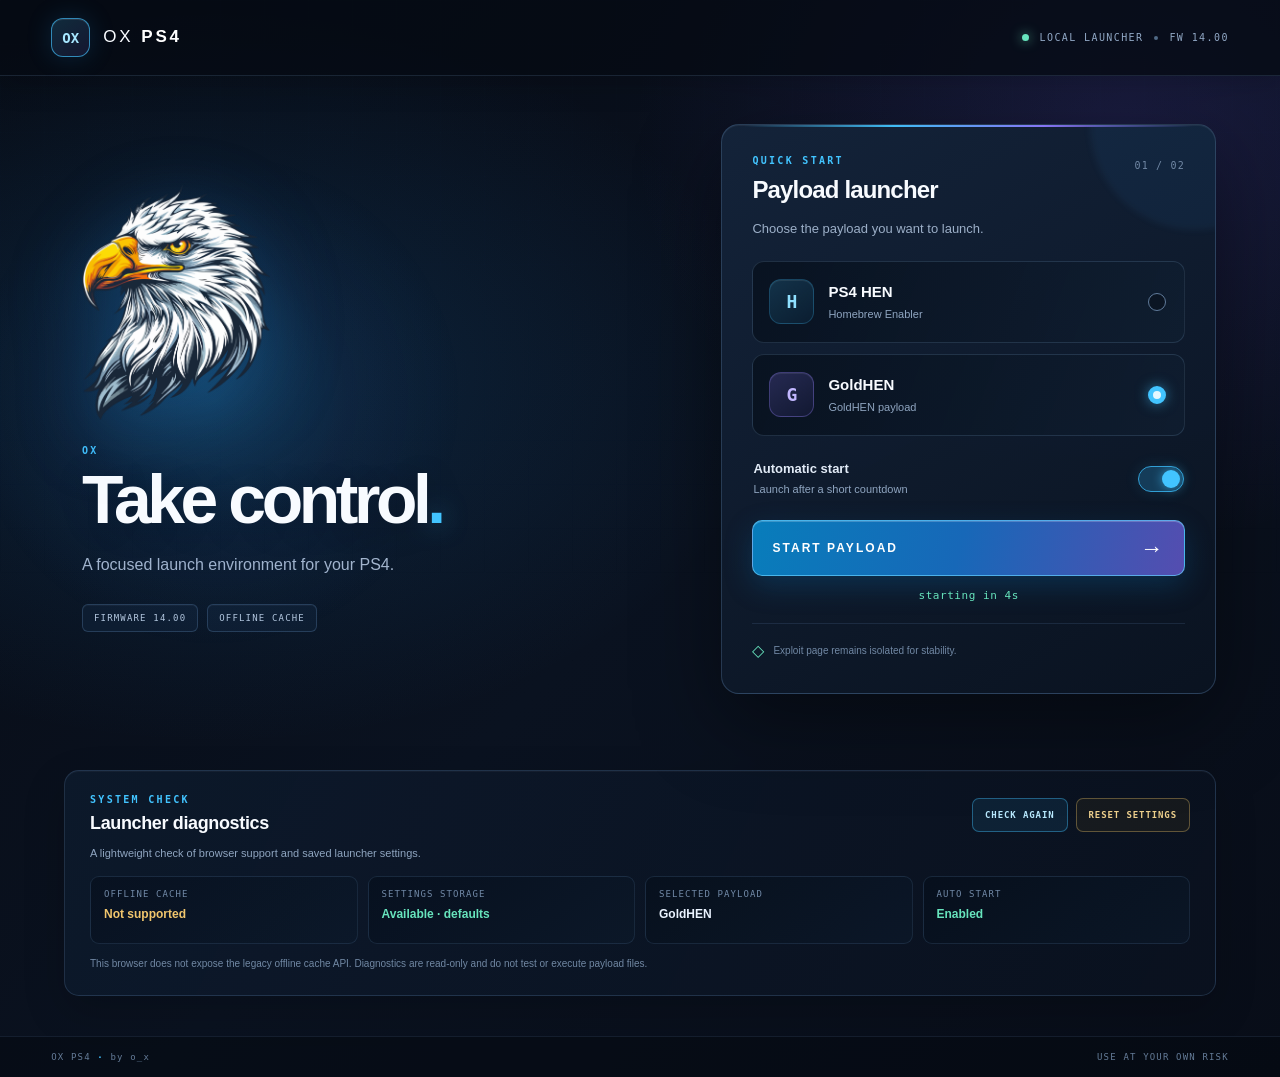
==== commit be709a53: "Last Sync: 2026-11-03 04:09 (Mobile)" ====
--- a/index.html
+++ b/index.html
@@ -38,7 +38,7 @@
       <section class="hero" aria-label="OX PS4">
         <div class="hero-glow"></div>
         <img class="meme" src="meme.png" alt="OX PS4 eagle emblem" />
-        <p class="hero-kicker">CONSOLE HOMEbrew</p>
+        <p class="hero-kicker">OX</p>
         <h1>Take control<span>.</span></h1>
         <p class="hero-copy">A focused launch environment for your PS4.</p>
         <div class="hero-tags"><span>FIRMWARE 14.00</span><span>OFFLINE CACHE</span></div>
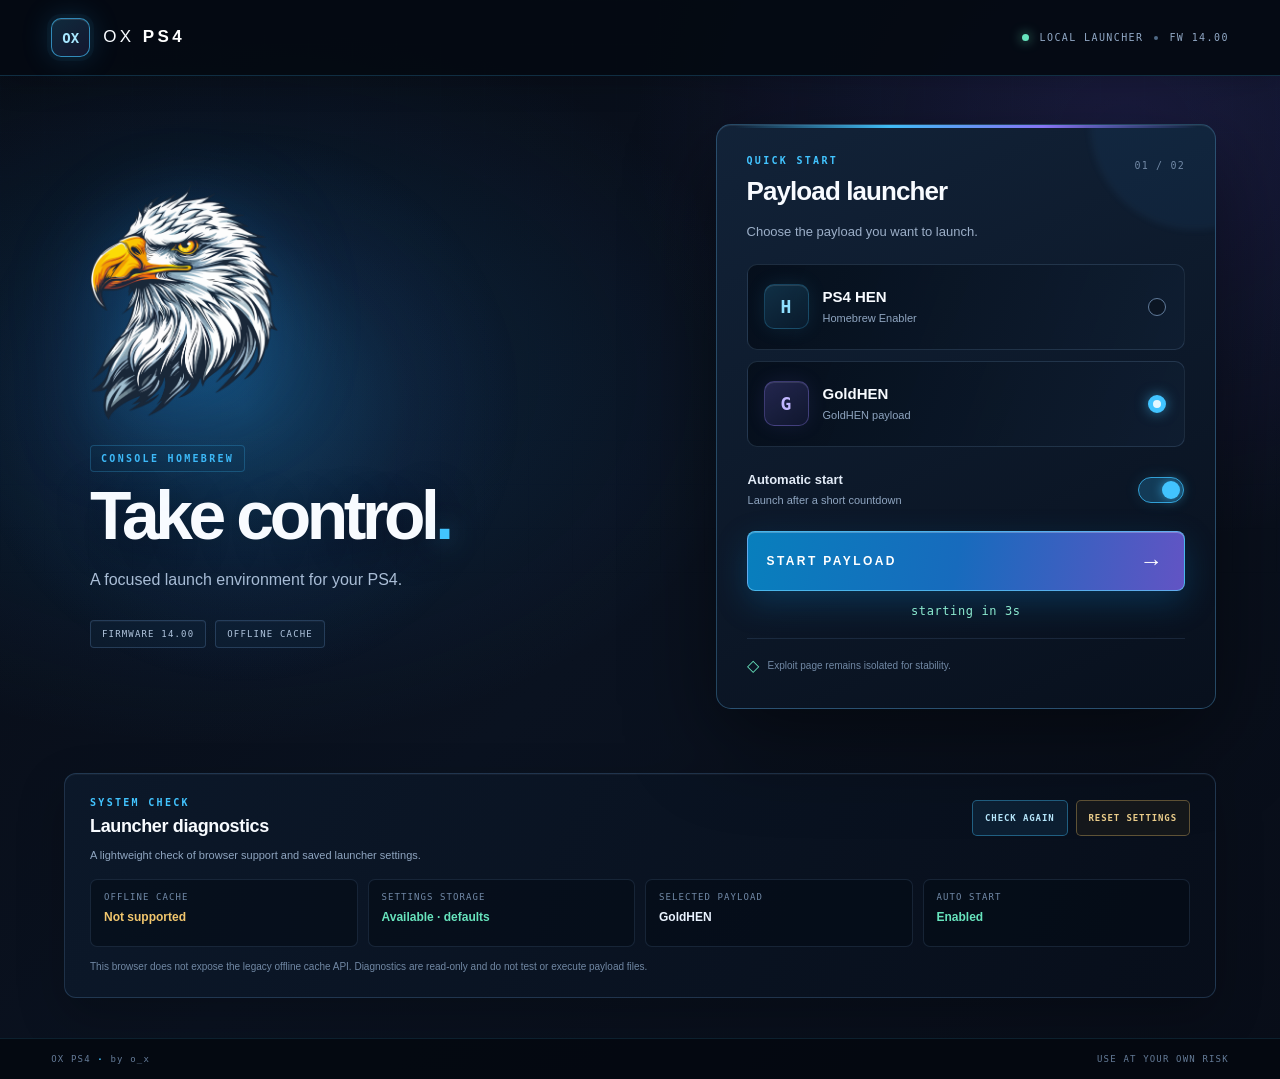
==== commit 9dfc0548: "Last Sync: 2026-11-03 04:16 (Mobile)" ====
--- a/index.html
+++ b/index.html
@@ -38,7 +38,7 @@
       <section class="hero" aria-label="OX PS4">
         <div class="hero-glow"></div>
         <img class="meme" src="meme.png" alt="OX PS4 eagle emblem" />
-        <p class="hero-kicker">OX</p>
+        <p class="hero-kicker">CONSOLE HOMEbrew</p>
         <h1>Take control<span>.</span></h1>
         <p class="hero-copy">A focused launch environment for your PS4.</p>
         <div class="hero-tags"><span>FIRMWARE 14.00</span><span>OFFLINE CACHE</span></div>
--- a/style.css
+++ b/style.css
@@ -36,3 +36,37 @@
 @media(max-width:720px){.topbar{height:62px;flex-basis:62px;padding:0 5%}.top-meta{font-size:8px;gap:7px}.launcher-shell{grid-template-columns:1fr;gap:22px;width:90%;max-width:540px;padding:28px 0 34px}.hero{min-height:0;padding:0 4px 4px}.meme{width:155px;max-height:112px;margin-bottom:13px}.hero h1{font-size:44px}.hero-copy{margin:10px 0 16px;font-size:13px}.panel{padding:23px}.diagnostics{padding:19px}.diag-grid{grid-template-columns:repeat(2,minmax(0,1fr))}.diag-heading{align-items:flex-start;flex-direction:column}.page-footer{padding:13px 5%;font-size:8px}}
 @media(max-height:720px) and (min-width:721px){.launcher-shell{padding-top:22px;padding-bottom:24px}.hero{min-height:340px}.meme{width:245px;max-height:165px}.panel{padding:24px}.opt{min-height:70px}.diagnostics{padding:17px 22px}}
 @media(prefers-reduced-motion:reduce){*,*:before,*:after{transition:none!important;animation:none!important}}
+
+/* OX PS4 V5 — visual polish only; legacy-WebKit-friendly, no exploit changes. */
+.topbar{background:rgba(5,10,19,.94);border-bottom-color:rgba(66,196,255,.2)}
+.brand-symbol{border-radius:10px;box-shadow:0 0 0 4px rgba(66,196,255,.045),0 0 30px rgba(40,163,235,.22),inset 0 1px rgba(255,255,255,.12)}
+.brand-name{letter-spacing:.2em}
+.launcher-shell{max-width:1320px;gap:5vw}
+.hero{padding-left:26px}
+.hero-glow{width:560px;height:560px;background:radial-gradient(circle,rgba(38,147,222,.24),rgba(45,100,185,.075) 42%,transparent 70%)}
+.meme{max-width:350px;filter:drop-shadow(0 18px 42px rgba(34,150,235,.3))}
+.hero-kicker{display:inline-block;padding:7px 10px;border:1px solid rgba(66,196,255,.25);border-radius:4px;background:rgba(10,34,54,.55)}
+.hero h1{text-shadow:0 7px 40px rgba(0,0,0,.36)}
+.hero-copy{max-width:390px;color:#b1c3d9}
+.hero-tags span{border-radius:4px;background:rgba(13,29,48,.8)}
+.panel{border-color:rgba(91,173,226,.34);border-radius:15px;background:linear-gradient(155deg,rgba(18,35,57,.99),rgba(8,16,29,.99));box-shadow:0 30px 90px rgba(0,0,0,.48),inset 0 1px rgba(255,255,255,.07)}
+.panel:before{height:3px;left:18px;right:18px}
+.panel h2{font-size:26px}
+.opt{min-height:86px;border-radius:10px;background:linear-gradient(110deg,rgba(5,14,26,.92),rgba(16,31,51,.78))}
+.opt:focus-within{border-color:rgba(66,196,255,.75);box-shadow:0 0 0 2px rgba(66,196,255,.12),0 10px 28px rgba(0,0,0,.2)}
+.opt:hover{transform:translateY(-1px)}
+.payload-icon{border-radius:10px}
+.opt-gold .payload-icon{box-shadow:0 0 20px rgba(140,121,255,.1),inset 0 1px rgba(255,255,255,.1)}
+.opt-hen .payload-icon{box-shadow:0 0 20px rgba(66,196,255,.1),inset 0 1px rgba(255,255,255,.1)}
+.btn{min-height:60px;border-radius:8px;background:linear-gradient(100deg,#087fbd 0%,#176bbd 48%,#6254c4 100%);box-shadow:0 12px 32px rgba(10,111,178,.3),inset 0 1px rgba(255,255,255,.24);letter-spacing:.2em}
+.btn:hover,.btn:focus{box-shadow:0 14px 38px rgba(10,111,178,.4),inset 0 1px rgba(255,255,255,.25)}
+.count{font-size:12px;color:#8cebd0}
+.diagnostics{border-color:rgba(105,158,211,.24);border-radius:12px;background:linear-gradient(115deg,rgba(12,25,42,.96),rgba(8,15,27,.94));box-shadow:0 18px 48px rgba(0,0,0,.23),inset 0 1px rgba(255,255,255,.04)}
+.diag-item{border-radius:7px;background:rgba(4,12,23,.56)}
+.diag-reset,.diag-refresh{border-radius:5px;min-height:36px}
+.page-footer{background:rgba(4,8,15,.82);border-top-color:rgba(66,196,255,.13)}
+button,input,label{-webkit-tap-highlight-color:transparent}
+button:focus{outline-offset:3px}
+@media(max-width:900px){.hero{padding-left:12px}.launcher-shell{gap:30px}}
+@media(max-width:720px){.hero{padding-left:2px}.panel{border-radius:13px}.panel h2{font-size:22px}.opt{min-height:76px}.btn{min-height:56px}.diagnostics{border-radius:10px}}
+@media(max-height:720px) and (min-width:721px){.launcher-shell{gap:4vw}.hero{padding-left:12px}}
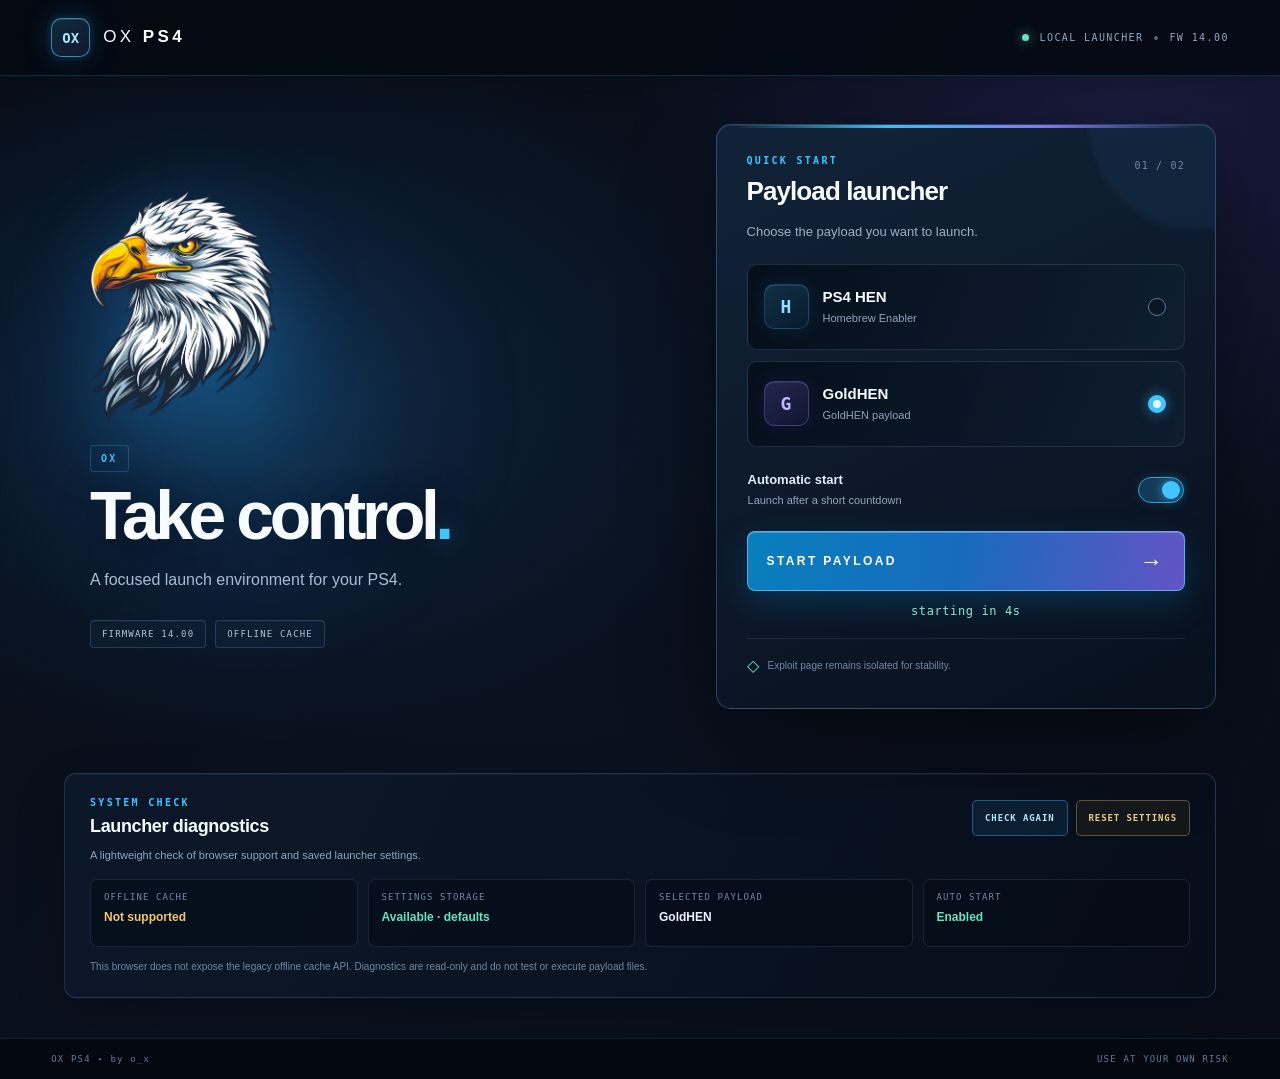
==== commit 4216d5af: "Last Sync: 2026-11-03 04:19 (Mobile)" ====
--- a/index.html
+++ b/index.html
@@ -38,7 +38,7 @@
       <section class="hero" aria-label="OX PS4">
         <div class="hero-glow"></div>
         <img class="meme" src="meme.png" alt="OX PS4 eagle emblem" />
-        <p class="hero-kicker">CONSOLE HOMEbrew</p>
+        <p class="hero-kicker">OX</p>
         <h1>Take control<span>.</span></h1>
         <p class="hero-copy">A focused launch environment for your PS4.</p>
         <div class="hero-tags"><span>FIRMWARE 14.00</span><span>OFFLINE CACHE</span></div>
